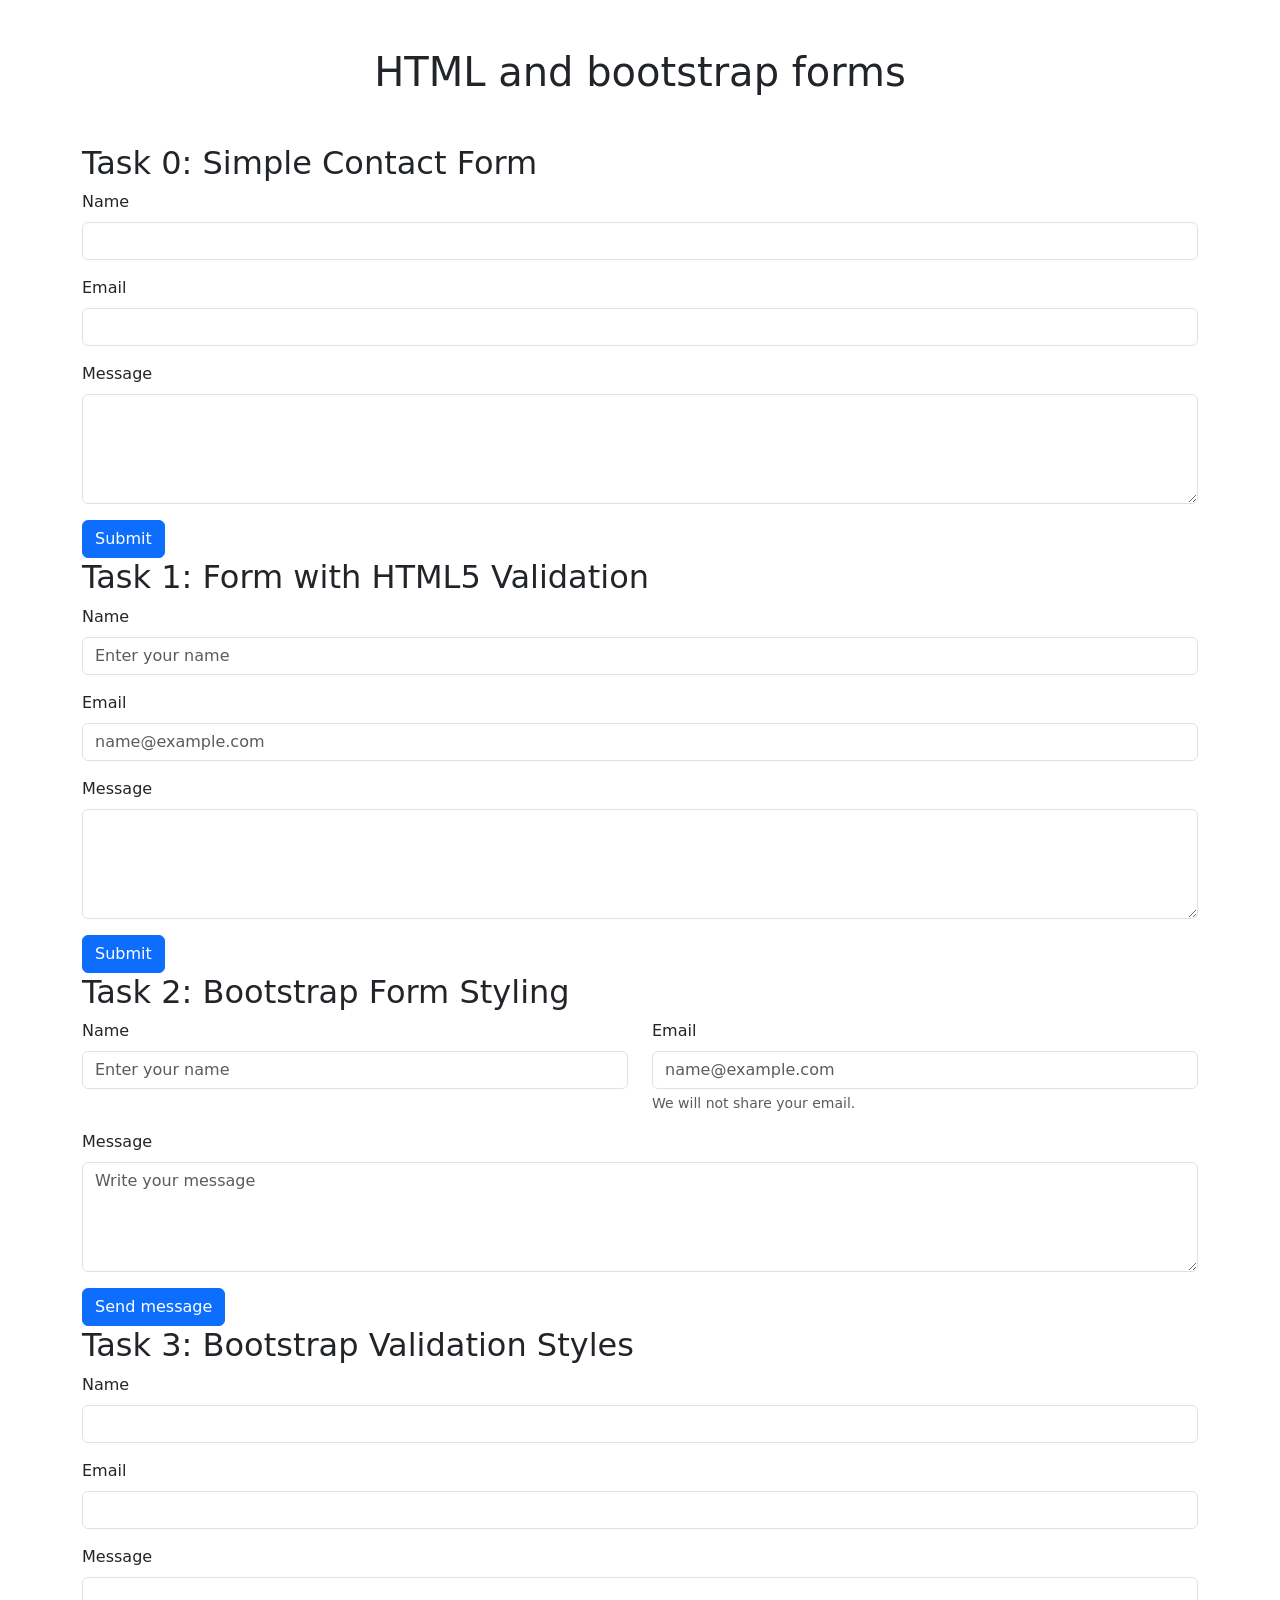
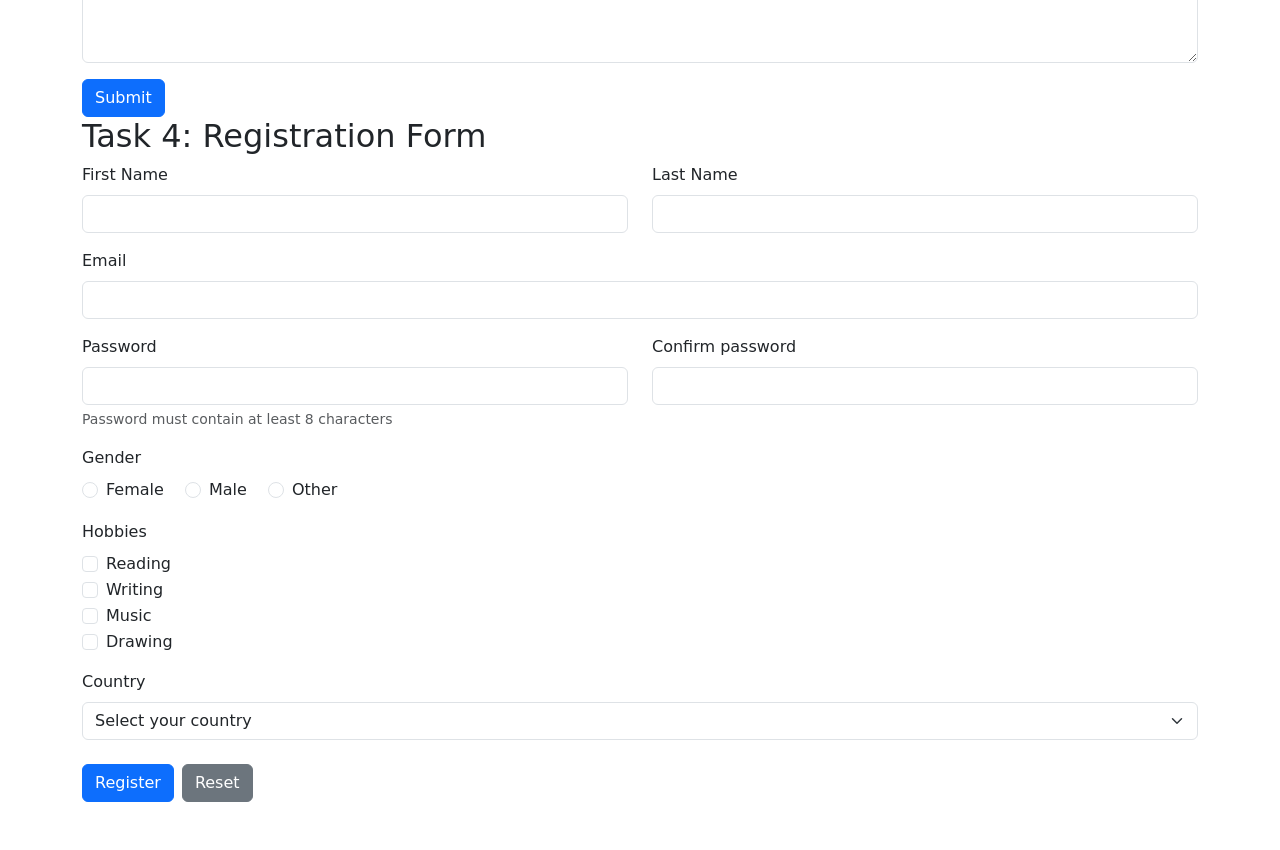
==== index.html @ b23addb2 "add index.html" ====
<!DOCTYPE html>
<html lang="en">
<head>
    <meta charset="UTF-8">
    <meta name="viewport" content="width=device-width, initial-scale=1.0">
    <title>Forms and Validation </title>

    <link href="https://cdn.jsdelivr.net/npm/bootstrap@5.3.3/dist/css/bootstrap.min.css"
          rel="stylesheet">

    <link rel="stylesheet" href="style.css">
</head>
<body>

<div class="container py-5">
    <h1 class="text-center mb-5">HTML and bootstrap forms</h1>

    <section class="assignment-section">
        <h2>Task 0: Simple Contact Form</h2>

        <form action="#" method="get">
            <div class="mb-3">
                <label for="name0" class="form-label">Name</label>
                <input type="text" id="name0" name="name"
                       class="form-control">
            </div>

            <div class="mb-3">
                <label for="email0" class="form-label">Email</label>
                <input type="email" id="email0" name="email"
                       class="form-control">
            </div>

            <div class="mb-3">
                <label for="message0" class="form-label">Message</label>
                <textarea id="message0" name="message"
                          class="form-control" rows="4"></textarea>
            </div>

            <button type="submit" class="btn btn-primary">Submit</button>
        </form>
    </section>

    <section class="assignment-section">
        <h2>Task 1: Form with HTML5 Validation</h2>

        <form action="#" method="get">
            <div class="mb-3">
                <label for="name1" class="form-label">Name</label>
                <input type="text" id="name1" name="name"
                       class="form-control"
                       placeholder="Enter your name"
                       required maxlength="30">
            </div>

            <div class="mb-3">
                <label for="email1" class="form-label">Email</label>
                <input type="email" id="email1" name="email"
                       class="form-control"
                       placeholder="name@example.com"
                       required>
            </div>

            <div class="mb-3">
                <label for="message1" class="form-label">Message</label>
                <textarea id="message1" name="message"
                          class="form-control" rows="4"
                          required maxlength="300"></textarea>
            </div>

            <button type="submit" class="btn btn-primary">Submit</button>
        </form>
    </section>

    <section class="assignment-section">
        <h2>Task 2: Bootstrap Form Styling</h2>

        <form action="#" method="get">
            <div class="row">
                <div class="col-md-6 mb-3">
                    <label for="name2" class="form-label">Name</label>
                    <input type="text" id="name2" name="name"
                           class="form-control"
                           placeholder="Enter your name" required>
                </div>

                <div class="col-md-6 mb-3">
                    <label for="email2" class="form-label">Email</label>
                    <input type="email" id="email2" name="email"
                           class="form-control"
                           placeholder="name@example.com" required>
                    <div class="form-text">
                        We will not share your email.
                    </div>
                </div>
            </div>

            <div class="mb-3">
                <label for="message2" class="form-label">Message</label>
                <textarea id="message2" name="message"
                          class="form-control" rows="4"
                          placeholder="Write your message"
                          required></textarea>
            </div>

            <button type="submit" class="btn btn-primary">Send message</button>
        </form>
    </section>

    <section class="assignment-section">
        <h2>Task 3: Bootstrap Validation Styles</h2>

        <form class="needs-validation" id="contactValidation"
              novalidate>

            <div class="mb-3">
                <label for="name3" class="form-label">Name</label>
                <input type="text" id="name3" name="name"
                       class="form-control" required maxlength="30">
                <div class="invalid-feedback">
                    Name is required.
                </div>
                <div class="valid-feedback">
                    Looks good
                </div>
            </div>

            <div class="mb-3">
                <label for="email3" class="form-label">Email</label>
                <input type="email" id="email3" name="email"
                       class="form-control" required>
                <div class="invalid-feedback">
                    Enter a valid email address.
                </div>
                <div class="valid-feedback">
                    Looks good
                </div>
            </div>

            <div class="mb-3">
                <label for="message3" class="form-label">Message</label>
                <textarea id="message3" name="message"
                          class="form-control" rows="3"
                          required maxlength="300"></textarea>
                <div class="invalid-feedback">
                    Please enter a message.
                </div>
                <div class="valid-feedback">
                    Looks good
                </div>
            </div>

            <button type="submit" class="btn btn-primary">Submit</button>
        </form>
    </section>

    <section class="assignment-section">
        <h2>Task 4: Registration Form</h2>

        <form class="needs-validation" id="registrationForm" novalidate>

            <div class="row">
                <div class="col-md-6 mb-3">
                    <label for="firstName" class="form-label">
                        First Name
                    </label>
                    <input type="text" id="firstName" name="firstName"
                           class="form-control" required maxlength="30">
                    <div class="invalid-feedback">
                        Please enter your first name.
                    </div>
                    <div class="valid-feedback">Looks good</div>
                </div>

                <div class="col-md-6 mb-3">
                    <label for="lastName" class="form-label">
                        Last Name
                    </label>
                    <input type="text" id="lastName" name="lastName"
                           class="form-control" required maxlength="30">
                    <div class="invalid-feedback">
                        Please enter your last name
                    </div>
                    <div class="valid-feedback">Looks good</div>
                </div>
            </div>

            <div class="mb-3">
                <label for="regEmail" class="form-label">Email</label>
                <input type="email" id="regEmail" name="email"
                       class="form-control" required>
                <div class="invalid-feedback">
                    Please enter a valid email
                </div>
                <div class="valid-feedback">Looks good</div>
            </div>

            <div class="row">
                <div class="col-md-6 mb-3">
                    <label for="password" class="form-label">
                        Password
                    </label>
                    <input type="password" id="password" name="password"
                           class="form-control" minlength="8"
                           required>
                    <div class="form-text">
                        Password must contain at least 8 characters
                    </div>
                    <div class="invalid-feedback">
                        Enter a password with at least 8 characters
                    </div>
                    <div class="valid-feedback">Password is valid</div>
                </div>

                <div class="col-md-6 mb-3">
                    <label for="confirmPassword" class="form-label">
                        Confirm password
                    </label>
                    <input type="password" id="confirmPassword"
                           name="confirmPassword"
                           class="form-control" required>
                    <div class="invalid-feedback">
                        Passwords do not match
                    </div>
                    <div class="valid-feedback">
                        Passwords match
                    </div>
                </div>
            </div>

            <div class="mb-3">
                <label class="form-label d-block">Gender</label>

                <div class="form-check form-check-inline">
                    <input type="radio" id="female" name="gender"
                           value="Female" class="form-check-input" required>
                    <label for="female" class="form-check-label">
                        Female
                    </label>
                </div>

                <div class="form-check form-check-inline">
                    <input type="radio" id="male" name="gender"
                           value="Male" class="form-check-input" required>
                    <label for="male" class="form-check-label">
                        Male
                    </label>
                </div>

                <div class="form-check form-check-inline">
                    <input type="radio" id="other" name="gender"
                           value="Other" class="form-check-input" required>
                    <label for="other" class="form-check-label">
                        Other
                    </label>
                </div>

                <div class="invalid-feedback" id="genderFeedback">
                    Please select your gender.
                </div>
            </div>

            <div class="mb-3">
                <label class="form-label d-block">Hobbies</label>

                <div class="form-check">
                    <input type="checkbox" id="reading" name="hobbies"
                           value="Reading" class="form-check-input">
                    <label for="reading" class="form-check-label">
                        Reading
                    </label>
                </div>

                <div class="form-check">
                    <input type="checkbox" id="sports" name="hobbies"
                           value="Sports" class="form-check-input">
                    <label for="sports" class="form-check-label">
                        Writing
                    </label>
                </div>

                <div class="form-check">
                    <input type="checkbox" id="music" name="hobbies"
                           value="Music" class="form-check-input">
                    <label for="music" class="form-check-label">
                        Music
                    </label>
                </div>

                <div class="form-check">
                    <input type="checkbox" id="drawing" name="hobbies"
                           value="Drawing" class="form-check-input">
                    <label for="drawing" class="form-check-label">
                        Drawing
                    </label>
                </div>
            </div>

            <div class="mb-4">
                <label for="country" class="form-label">Country</label>
                <select id="country" name="country"
                        class="form-select" required>
                    <option value="" selected disabled>
                        Select your country
                    </option>
                    <option value="Kazakhstan">Kazakhstan</option>
                    <option value="United States">USA</option>
                    <option value="United Kingdom">China</option>
                    <option value="Canada">Canada</option>
                    <option value="Other">Other</option>
                </select>
                <div class="invalid-feedback">
                    Please select a country
                </div>
                <div class="valid-feedback">Looks good</div>
            </div>

            <div class="d-flex gap-2">
                <button type="submit" class="btn btn-primary">
                    Register
                </button>

                <button type="reset" class="btn btn-secondary">
                    Reset
                </button>
            </div>

            <p id="registrationSuccess" class="text-success mt-3"
               role="status" hidden>
                Registration form is valid
            </p>

        </form>
    </section>

</div>

<script src="https://cdn.jsdelivr.net/npm/bootstrap@5.3.3/dist/js/bootstrap.bundle.min.js"></script>
<script src="script.js"></script>

</body>
</html>
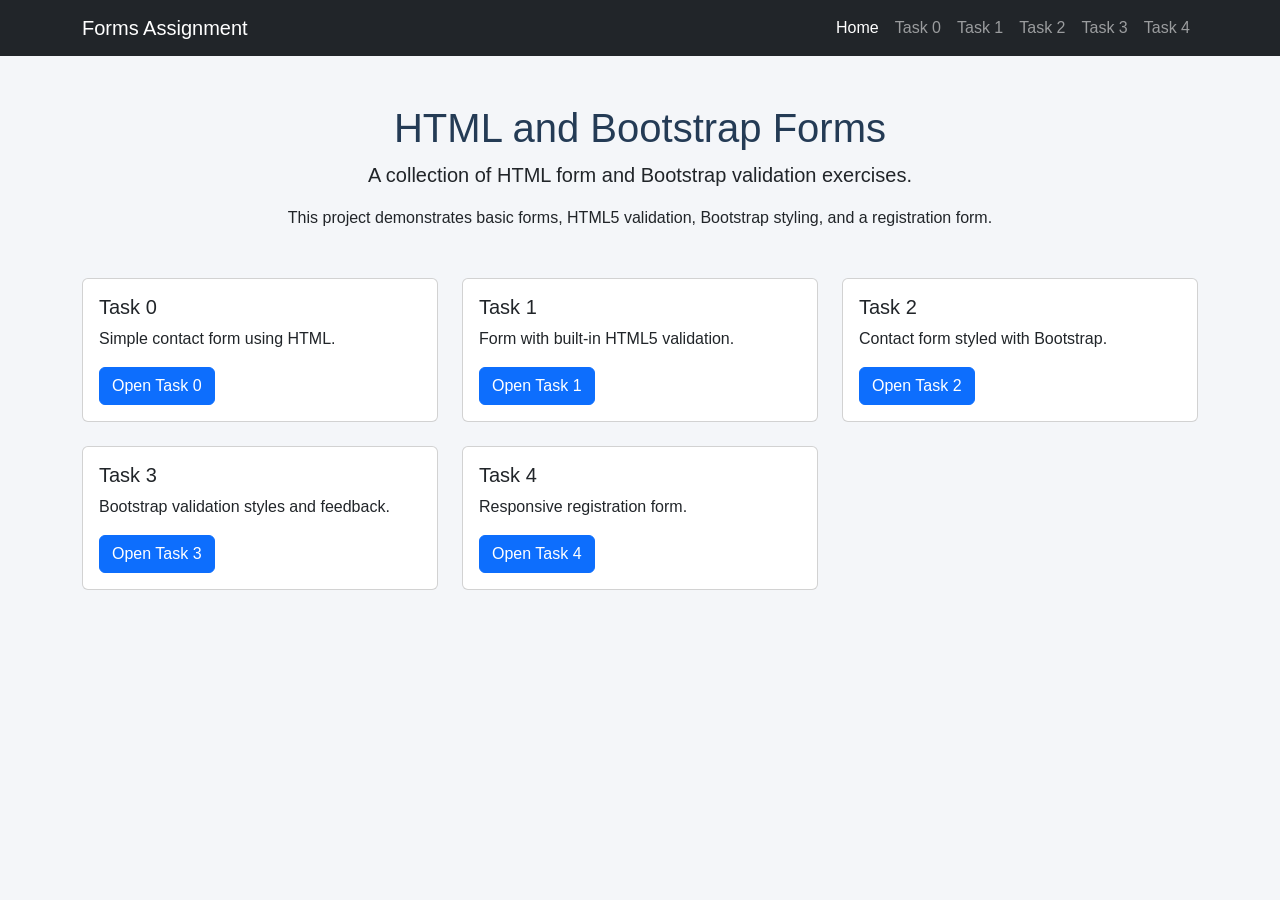
==== commit 1785f702: "changes in index.html" ====
--- a/index.html
+++ b/index.html
@@ -3,340 +3,91 @@
 <head>
     <meta charset="UTF-8">
     <meta name="viewport" content="width=device-width, initial-scale=1.0">
-    <title>Forms and Validation </title>
-
-    <link href="https://cdn.jsdelivr.net/npm/bootstrap@5.3.3/dist/css/bootstrap.min.css"
-          rel="stylesheet">
-
+    <title>HTML Forms Assignment</title>
+    <link href="https://cdn.jsdelivr.net/npm/bootstrap@5.3.3/dist/css/bootstrap.min.css" rel="stylesheet">
     <link rel="stylesheet" href="style.css">
 </head>
 <body>
 
-<div class="container py-5">
-    <h1 class="text-center mb-5">HTML and bootstrap forms</h1>
+<nav class="navbar navbar-expand-lg navbar-dark bg-dark">
+    <div class="container">
+        <a class="navbar-brand" href="index.html">Forms Assignment</a>
+        <button class="navbar-toggler" type="button" data-bs-toggle="collapse" data-bs-target="#navbarMenu">
+            <span class="navbar-toggler-icon"></span>
+        </button>
+        <div class="collapse navbar-collapse" id="navbarMenu">
+            <ul class="navbar-nav ms-auto">
+                <li class="nav-item"><a class="nav-link active" href="index.html">Home</a></li>
+                <li class="nav-item"><a class="nav-link" href="task0.html">Task 0</a></li>
+                <li class="nav-item"><a class="nav-link" href="task1.html">Task 1</a></li>
+                <li class="nav-item"><a class="nav-link" href="task2.html">Task 2</a></li>
+                <li class="nav-item"><a class="nav-link" href="task3.html">Task 3</a></li>
+                <li class="nav-item"><a class="nav-link" href="task4.html">Task 4</a></li>
+            </ul>
+        </div>
+    </div>
+</nav>
 
-    <section class="assignment-section">
-        <h2>Task 0: Simple Contact Form</h2>
+<main class="container py-5">
+    <div class="text-center mb-5">
+        <h1>HTML and Bootstrap Forms</h1>
+        <p class="lead">A collection of HTML form and Bootstrap validation exercises.</p>
+        <p>This project demonstrates basic forms, HTML5 validation, Bootstrap styling, and a registration form.</p>
+    </div>
 
-        <form action="#" method="get">
-            <div class="mb-3">
-                <label for="name0" class="form-label">Name</label>
-                <input type="text" id="name0" name="name"
-                       class="form-control">
-            </div>
-
-            <div class="mb-3">
-                <label for="email0" class="form-label">Email</label>
-                <input type="email" id="email0" name="email"
-                       class="form-control">
-            </div>
-
-            <div class="mb-3">
-                <label for="message0" class="form-label">Message</label>
-                <textarea id="message0" name="message"
-                          class="form-control" rows="4"></textarea>
-            </div>
-
-            <button type="submit" class="btn btn-primary">Submit</button>
-        </form>
-    </section>
-
-    <section class="assignment-section">
-        <h2>Task 1: Form with HTML5 Validation</h2>
-
-        <form action="#" method="get">
-            <div class="mb-3">
-                <label for="name1" class="form-label">Name</label>
-                <input type="text" id="name1" name="name"
-                       class="form-control"
-                       placeholder="Enter your name"
-                       required maxlength="30">
-            </div>
-
-            <div class="mb-3">
-                <label for="email1" class="form-label">Email</label>
-                <input type="email" id="email1" name="email"
-                       class="form-control"
-                       placeholder="name@example.com"
-                       required>
-            </div>
-
-            <div class="mb-3">
-                <label for="message1" class="form-label">Message</label>
-                <textarea id="message1" name="message"
-                          class="form-control" rows="4"
-                          required maxlength="300"></textarea>
-            </div>
-
-            <button type="submit" class="btn btn-primary">Submit</button>
-        </form>
-    </section>
-
-    <section class="assignment-section">
-        <h2>Task 2: Bootstrap Form Styling</h2>
-
-        <form action="#" method="get">
-            <div class="row">
-                <div class="col-md-6 mb-3">
-                    <label for="name2" class="form-label">Name</label>
-                    <input type="text" id="name2" name="name"
-                           class="form-control"
-                           placeholder="Enter your name" required>
-                </div>
-
-                <div class="col-md-6 mb-3">
-                    <label for="email2" class="form-label">Email</label>
-                    <input type="email" id="email2" name="email"
-                           class="form-control"
-                           placeholder="name@example.com" required>
-                    <div class="form-text">
-                        We will not share your email.
-                    </div>
+    <div class="row g-4">
+        <div class="col-md-6 col-lg-4">
+            <div class="card h-100">
+                <div class="card-body">
+                    <h2 class="h5">Task 0</h2>
+                    <p>Simple contact form using HTML.</p>
+                    <a href="task0.html" class="btn btn-primary">Open Task 0</a>
                 </div>
             </div>
+        </div>
 
-            <div class="mb-3">
-                <label for="message2" class="form-label">Message</label>
-                <textarea id="message2" name="message"
-                          class="form-control" rows="4"
-                          placeholder="Write your message"
-                          required></textarea>
-            </div>
-
-            <button type="submit" class="btn btn-primary">Send message</button>
-        </form>
-    </section>
-
-    <section class="assignment-section">
-        <h2>Task 3: Bootstrap Validation Styles</h2>
-
-        <form class="needs-validation" id="contactValidation"
-              novalidate>
-
-            <div class="mb-3">
-                <label for="name3" class="form-label">Name</label>
-                <input type="text" id="name3" name="name"
-                       class="form-control" required maxlength="30">
-                <div class="invalid-feedback">
-                    Name is required.
-                </div>
-                <div class="valid-feedback">
-                    Looks good
+        <div class="col-md-6 col-lg-4">
+            <div class="card h-100">
+                <div class="card-body">
+                    <h2 class="h5">Task 1</h2>
+                    <p>Form with built-in HTML5 validation.</p>
+                    <a href="task1.html" class="btn btn-primary">Open Task 1</a>
                 </div>
             </div>
+        </div>
 
-            <div class="mb-3">
-                <label for="email3" class="form-label">Email</label>
-                <input type="email" id="email3" name="email"
-                       class="form-control" required>
-                <div class="invalid-feedback">
-                    Enter a valid email address.
-                </div>
-                <div class="valid-feedback">
-                    Looks good
+        <div class="col-md-6 col-lg-4">
+            <div class="card h-100">
+                <div class="card-body">
+                    <h2 class="h5">Task 2</h2>
+                    <p>Contact form styled with Bootstrap.</p>
+                    <a href="task2.html" class="btn btn-primary">Open Task 2</a>
                 </div>
             </div>
+        </div>
 
-            <div class="mb-3">
-                <label for="message3" class="form-label">Message</label>
-                <textarea id="message3" name="message"
-                          class="form-control" rows="3"
-                          required maxlength="300"></textarea>
-                <div class="invalid-feedback">
-                    Please enter a message.
-                </div>
-                <div class="valid-feedback">
-                    Looks good
+        <div class="col-md-6 col-lg-4">
+            <div class="card h-100">
+                <div class="card-body">
+                    <h2 class="h5">Task 3</h2>
+                    <p>Bootstrap validation styles and feedback.</p>
+                    <a href="task3.html" class="btn btn-primary">Open Task 3</a>
                 </div>
             </div>
+        </div>
 
-            <button type="submit" class="btn btn-primary">Submit</button>
-        </form>
-    </section>
-
-    <section class="assignment-section">
-        <h2>Task 4: Registration Form</h2>
-
-        <form class="needs-validation" id="registrationForm" novalidate>
-
-            <div class="row">
-                <div class="col-md-6 mb-3">
-                    <label for="firstName" class="form-label">
-                        First Name
-                    </label>
-                    <input type="text" id="firstName" name="firstName"
-                           class="form-control" required maxlength="30">
-                    <div class="invalid-feedback">
-                        Please enter your first name.
-                    </div>
-                    <div class="valid-feedback">Looks good</div>
-                </div>
-
-                <div class="col-md-6 mb-3">
-                    <label for="lastName" class="form-label">
-                        Last Name
-                    </label>
-                    <input type="text" id="lastName" name="lastName"
-                           class="form-control" required maxlength="30">
-                    <div class="invalid-feedback">
-                        Please enter your last name
-                    </div>
-                    <div class="valid-feedback">Looks good</div>
+        <div class="col-md-6 col-lg-4">
+            <div class="card h-100">
+                <div class="card-body">
+                    <h2 class="h5">Task 4</h2>
+                    <p>Responsive registration form.</p>
+                    <a href="task4.html" class="btn btn-primary">Open Task 4</a>
                 </div>
             </div>
-
-            <div class="mb-3">
-                <label for="regEmail" class="form-label">Email</label>
-                <input type="email" id="regEmail" name="email"
-                       class="form-control" required>
-                <div class="invalid-feedback">
-                    Please enter a valid email
-                </div>
-                <div class="valid-feedback">Looks good</div>
-            </div>
-
-            <div class="row">
-                <div class="col-md-6 mb-3">
-                    <label for="password" class="form-label">
-                        Password
-                    </label>
-                    <input type="password" id="password" name="password"
-                           class="form-control" minlength="8"
-                           required>
-                    <div class="form-text">
-                        Password must contain at least 8 characters
-                    </div>
-                    <div class="invalid-feedback">
-                        Enter a password with at least 8 characters
-                    </div>
-                    <div class="valid-feedback">Password is valid</div>
-                </div>
-
-                <div class="col-md-6 mb-3">
-                    <label for="confirmPassword" class="form-label">
-                        Confirm password
-                    </label>
-                    <input type="password" id="confirmPassword"
-                           name="confirmPassword"
-                           class="form-control" required>
-                    <div class="invalid-feedback">
-                        Passwords do not match
-                    </div>
-                    <div class="valid-feedback">
-                        Passwords match
-                    </div>
-                </div>
-            </div>
-
-            <div class="mb-3">
-                <label class="form-label d-block">Gender</label>
-
-                <div class="form-check form-check-inline">
-                    <input type="radio" id="female" name="gender"
-                           value="Female" class="form-check-input" required>
-                    <label for="female" class="form-check-label">
-                        Female
-                    </label>
-                </div>
-
-                <div class="form-check form-check-inline">
-                    <input type="radio" id="male" name="gender"
-                           value="Male" class="form-check-input" required>
-                    <label for="male" class="form-check-label">
-                        Male
-                    </label>
-                </div>
-
-                <div class="form-check form-check-inline">
-                    <input type="radio" id="other" name="gender"
-                           value="Other" class="form-check-input" required>
-                    <label for="other" class="form-check-label">
-                        Other
-                    </label>
-                </div>
-
-                <div class="invalid-feedback" id="genderFeedback">
-                    Please select your gender.
-                </div>
-            </div>
-
-            <div class="mb-3">
-                <label class="form-label d-block">Hobbies</label>
-
-                <div class="form-check">
-                    <input type="checkbox" id="reading" name="hobbies"
-                           value="Reading" class="form-check-input">
-                    <label for="reading" class="form-check-label">
-                        Reading
-                    </label>
-                </div>
-
-                <div class="form-check">
-                    <input type="checkbox" id="sports" name="hobbies"
-                           value="Sports" class="form-check-input">
-                    <label for="sports" class="form-check-label">
-                        Writing
-                    </label>
-                </div>
-
-                <div class="form-check">
-                    <input type="checkbox" id="music" name="hobbies"
-                           value="Music" class="form-check-input">
-                    <label for="music" class="form-check-label">
-                        Music
-                    </label>
-                </div>
-
-                <div class="form-check">
-                    <input type="checkbox" id="drawing" name="hobbies"
-                           value="Drawing" class="form-check-input">
-                    <label for="drawing" class="form-check-label">
-                        Drawing
-                    </label>
-                </div>
-            </div>
-
-            <div class="mb-4">
-                <label for="country" class="form-label">Country</label>
-                <select id="country" name="country"
-                        class="form-select" required>
-                    <option value="" selected disabled>
-                        Select your country
-                    </option>
-                    <option value="Kazakhstan">Kazakhstan</option>
-                    <option value="United States">USA</option>
-                    <option value="United Kingdom">China</option>
-                    <option value="Canada">Canada</option>
-                    <option value="Other">Other</option>
-                </select>
-                <div class="invalid-feedback">
-                    Please select a country
-                </div>
-                <div class="valid-feedback">Looks good</div>
-            </div>
-
-            <div class="d-flex gap-2">
-                <button type="submit" class="btn btn-primary">
-                    Register
-                </button>
-
-                <button type="reset" class="btn btn-secondary">
-                    Reset
-                </button>
-            </div>
-
-            <p id="registrationSuccess" class="text-success mt-3"
-               role="status" hidden>
-                Registration form is valid
-            </p>
-
-        </form>
-    </section>
-
-</div>
+        </div>
+    </div>
+</main>
 
 <script src="https://cdn.jsdelivr.net/npm/bootstrap@5.3.3/dist/js/bootstrap.bundle.min.js"></script>
-<script src="script.js"></script>
-
 </body>
 </html>
--- a/style.css
+++ b/style.css
@@ -0,0 +1,34 @@
+body {
+    background-color: #f4f6f9;
+    font-family: Arial, sans-serif;
+}
+
+h1 {
+    color: #243b55;
+}
+
+.assignment-section {
+    background-color: white;
+    padding: 25px;
+    margin-bottom: 30px;
+    border-radius: 10px;
+    border: 1px solid #dee2e6;
+}
+
+.assignment-section h2 {
+    font-size: 22px;
+    margin-bottom: 20px;
+    color: #243b55;
+}
+
+form {
+    max-width: 100%;
+}
+
+textarea {
+    resize: vertical;
+}
+
+#genderFeedback {
+    display: block;
+}
